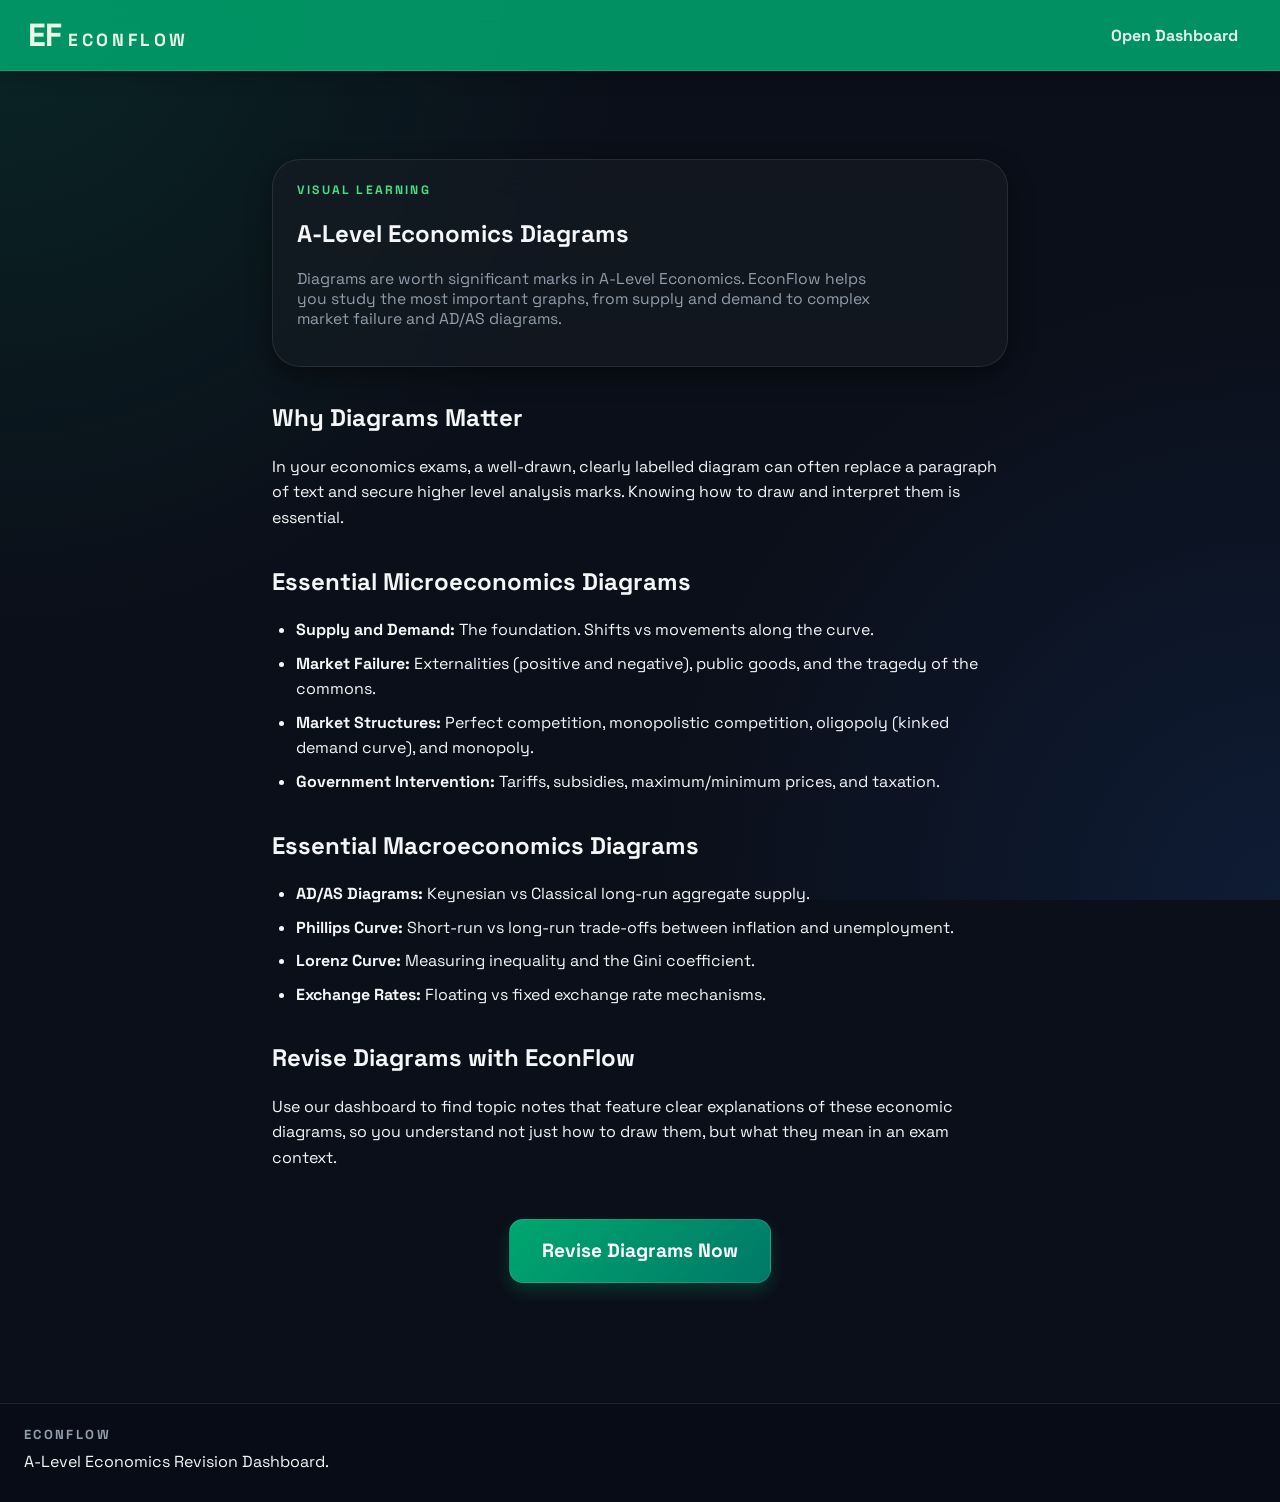
==== site/a-level-economics-diagrams.html @ 9d3b7679 "Add Google verification file and publish SEO pages" ====
<!doctype html>
<html lang="en">
<head>
  <meta charset="utf-8" />
  <meta name="viewport" content="width=device-width, initial-scale=1" />
  <title>A-Level Economics Diagrams | EconFlow</title>
  <meta name="description" content="Master A-Level Economics diagrams. Revise supply and demand, AD/AS, market failure, and structural diagrams for your exams." />
  <meta name="keywords" content="A Level Economics diagrams, supply and demand diagrams, market failure diagrams, AD/AS diagrams, economics diagrams revision" />
  <meta name="robots" content="index,follow" />
  <meta property="og:title" content="A-Level Economics Diagrams | EconFlow" />
  <meta property="og:description" content="Master A-Level Economics diagrams. Revise supply and demand, AD/AS, market failure, and structural diagrams for your exams." />
  <meta property="og:type" content="article" />
  <meta property="og:site_name" content="EconFlow" />
  <meta name="twitter:card" content="summary" />
  <meta name="twitter:title" content="A-Level Economics Diagrams | EconFlow" />
  <meta name="twitter:description" content="Master A-Level Economics diagrams. Revise supply and demand, AD/AS, market failure, and structural diagrams for your exams." />
  <link rel="canonical" href="./a-level-economics-diagrams.html" />
  <link rel="icon" href="data:image/svg+xml,%3Csvg xmlns='http://www.w3.org/2000/svg' viewBox='0 0 64 64'%3E%3Crect width='64' height='64' rx='14' fill='%2314213d'/%3E%3Cpath d='M17 18h30v6H17zm0 11h30v6H17zm0 11h20v6H17z' fill='%23fca311'/%3E%3C/svg%3E" />
  <link rel="preconnect" href="https://fonts.googleapis.com">
  <link rel="preconnect" href="https://fonts.gstatic.com" crossorigin>
  <link href="https://fonts.googleapis.com/css2?family=Space+Grotesk:wght@400;500;700&family=Source+Serif+4:opsz,wght@8..60,500;8..60,700&display=swap" rel="stylesheet">
  <link rel="stylesheet" href="./styles.css?v=4" />
  <style>
    .seo-page .main { grid-column: 1 / -1; max-width: 800px; margin: 0 auto; padding: 4rem 2rem; }
    .seo-content { margin-top: 2rem; line-height: 1.6; }
    .seo-content h2 { margin-top: 2rem; margin-bottom: 1rem; }
    .seo-content p { margin-bottom: 1rem; }
    .seo-content ul { padding-left: 1.5rem; margin-bottom: 1rem; }
    .seo-content li { margin-bottom: 0.5rem; }
    .cta-container { margin-top: 3rem; text-align: center; }
  </style>
  <script type="application/ld+json">
  {
    "@context": "https://schema.org",
    "@type": "WebPage",
    "name": "A-Level Economics Diagrams",
    "description": "Essential guide to mastering A-Level Economics diagrams."
  }
  </script>
</head>
<body class="seo-page">
  <header class="app-header">
    <div class="app-header-inner">
      <a class="app-brand" href="./index.html">
        <span class="app-brand-mark">EF</span>
        <span class="app-brand-word">ECONFLOW</span>
      </a>
      <nav class="app-nav" aria-label="Primary">
        <a class="app-nav-link" href="./index.html">Open Dashboard</a>
      </nav>
    </div>
  </header>

  <div class="page-shell">
    <main class="main">
      <section class="hero">
        <div>
          <p class="eyebrow">Visual Learning</p>
          <h1>A-Level Economics Diagrams</h1>
          <p class="hero-copy ai-overview-target">
            Diagrams are worth significant marks in A-Level Economics. EconFlow helps you study the most important graphs, from supply and demand to complex market failure and AD/AS diagrams.
          </p>
        </div>
      </section>

      <div class="seo-content">
        <h2>Why Diagrams Matter</h2>
        <p>In your economics exams, a well-drawn, clearly labelled diagram can often replace a paragraph of text and secure higher level analysis marks. Knowing how to draw and interpret them is essential.</p>
        
        <h2>Essential Microeconomics Diagrams</h2>
        <ul>
          <li><strong>Supply and Demand:</strong> The foundation. Shifts vs movements along the curve.</li>
          <li><strong>Market Failure:</strong> Externalities (positive and negative), public goods, and the tragedy of the commons.</li>
          <li><strong>Market Structures:</strong> Perfect competition, monopolistic competition, oligopoly (kinked demand curve), and monopoly.</li>
          <li><strong>Government Intervention:</strong> Tariffs, subsidies, maximum/minimum prices, and taxation.</li>
        </ul>

        <h2>Essential Macroeconomics Diagrams</h2>
        <ul>
          <li><strong>AD/AS Diagrams:</strong> Keynesian vs Classical long-run aggregate supply.</li>
          <li><strong>Phillips Curve:</strong> Short-run vs long-run trade-offs between inflation and unemployment.</li>
          <li><strong>Lorenz Curve:</strong> Measuring inequality and the Gini coefficient.</li>
          <li><strong>Exchange Rates:</strong> Floating vs fixed exchange rate mechanisms.</li>
        </ul>

        <h2>Revise Diagrams with EconFlow</h2>
        <p>Use our dashboard to find topic notes that feature clear explanations of these economic diagrams, so you understand not just how to draw them, but what they mean in an exam context.</p>

        <div class="cta-container">
          <a class="button" href="./index.html" style="font-size: 1.2rem; padding: 1rem 2rem;">Revise Diagrams Now</a>
        </div>
      </div>
    </main>
  </div>

  <footer class="site-footer">
    <div class="site-footer-inner">
      <p class="site-footer-title">EconFlow</p>
      <p class="site-footer-copy">A-Level Economics Revision Dashboard.</p>
    </div>
  </footer>
</body>
</html>
---- site/styles.css ----
:root {
  --bg: #0b0f19;
  --surface: rgba(22, 28, 36, 0.65);
  --surface-alt: rgba(33, 43, 54, 0.65);
  --surface-muted: rgba(145, 158, 171, 0.12);
  --ink: #f4f6f8;
  --ink-soft: #919eab;
  --muted: #637381;
  --line: rgba(145, 158, 171, 0.16);
  --line-strong: rgba(145, 158, 171, 0.32);
  --brand: #00a76f;
  --brand-deep: #007867;
  --brand-soft: rgba(0, 167, 111, 0.16);
  --blue: #2065d1;
  --shadow: 0 8px 24px rgba(0, 0, 0, 0.4);
  --glow: 0 0 20px rgba(0, 167, 111, 0.3);
}

* {
  box-sizing: border-box;
}

html {
  scroll-behavior: smooth;
}

body {
  margin: 0;
  min-height: 100vh;
  color: var(--ink);
  font-family: "Space Grotesk", sans-serif;
  background:
    radial-gradient(circle at top left, rgba(0, 167, 111, 0.15), transparent 40%),
    radial-gradient(circle at bottom right, rgba(32, 101, 209, 0.15), transparent 40%),
    var(--bg);
  background-attachment: fixed;
}

a {
  color: inherit;
}

.app-header {
  position: sticky;
  top: 0;
  z-index: 40;
  background: rgba(0, 167, 111, 0.85);
  box-shadow: 0 4px 20px rgba(0, 0, 0, 0.2);
  backdrop-filter: blur(12px);
  -webkit-backdrop-filter: blur(12px);
  border-bottom: 1px solid rgba(255, 255, 255, 0.1);
}

.app-header-inner {
  max-width: 1360px;
  margin: 0 auto;
  min-height: 70px;
  padding: 0 28px;
  display: flex;
  align-items: center;
  justify-content: space-between;
  gap: 20px;
}

.app-brand {
  display: inline-flex;
  align-items: baseline;
  gap: 8px;
  color: #eaf8e9;
  text-decoration: none;
  font-weight: 700;
  letter-spacing: 0.22em;
}

.app-brand-mark {
  font-size: 2rem;
  line-height: 1;
  letter-spacing: -0.04em;
  text-transform: none;
}

.app-brand-word {
  font-size: 1.1rem;
}

.app-nav,
.app-actions {
  display: flex;
  align-items: center;
  gap: 12px;
}

.app-nav-link {
  color: rgba(255, 255, 255, 0.88);
  text-decoration: none;
  font-weight: 700;
  padding: 10px 14px;
  border-radius: 999px;
}

.app-nav-link.is-active,
.app-nav-link:hover {
  background: rgba(255, 255, 255, 0.08);
}

.app-icon {
  width: 36px;
  height: 36px;
  display: inline-grid;
  place-items: center;
  border-radius: 999px;
  border: 1px solid rgba(255, 255, 255, 0.18);
  color: #fff;
  font-weight: 700;
}

.page-shell {
  max-width: 1360px;
  margin: 24px auto 56px;
  padding: 0 32px;
  display: grid;
  grid-template-columns: 340px minmax(0, 1fr);
  gap: 32px;
  align-items: start;
}

.page-shell.is-module-view {
  max-width: 1540px;
  grid-template-columns: 1fr;
}

.page-shell.is-module-view .sidebar {
  display: none;
}

.sidebar,
.hero,
.results-header,
.planner-card,
.study-panel,
.module-card,
.stat-card {
  background: var(--surface);
  border: 1px solid var(--line);
  box-shadow: var(--shadow);
  backdrop-filter: blur(20px);
  -webkit-backdrop-filter: blur(20px);
  transition: transform 300ms cubic-bezier(0.4, 0, 0.2, 1), box-shadow 300ms cubic-bezier(0.4, 0, 0.2, 1);
}

.sidebar {
  position: sticky;
  top: 94px;
  display: grid;
  gap: 18px;
  padding: 22px;
  border-radius: 24px;
  max-height: calc(100vh - 112px);
  overflow: auto;
  scrollbar-gutter: stable;
  overscroll-behavior: contain;
}

.sidebar::-webkit-scrollbar {
  width: 10px;
}

.sidebar::-webkit-scrollbar-thumb {
  background: rgba(85, 96, 112, 0.24);
  border-radius: 999px;
  border: 2px solid rgba(255, 255, 255, 0.7);
}

.sidebar::-webkit-scrollbar-track {
  background: transparent;
}

.brand h1,
.hero h2,
.module-title,
.topic-name,
.planner-card h3,
.results-header h3,
.study-head h3,
.today-head h3,
.spec-map-card h4,
.quiz-topbar h3,
.flashcard-card h4,
.quiz-question h4 {
  font-family: "Source Serif 4", serif;
}

.brand h1 {
  margin: 0 0 8px;
  font-size: 2.2rem;
  line-height: 1;
}

.lede,
.hero-copy,
.result-meta,
.module-subtitle,
.topic-section,
.mini-card span,
.revision-card span,
.spec-map-card ul,
.study-meta,
.option-card span,
.feedback-badge,
.quiz-hint,
.inline-segment {
  color: var(--ink-soft);
}

.eyebrow {
  margin: 0 0 10px;
  font-size: 0.76rem;
  font-weight: 700;
  letter-spacing: 0.18em;
  text-transform: uppercase;
  color: #4ade80;
}

.breadcrumb-nav {
  display: flex;
  align-items: center;
  flex-wrap: wrap;
  gap: 4px;
}

.breadcrumb-link {
  color: #4ade80;
  text-decoration: none;
  cursor: pointer;
  transition: opacity 200ms ease;
}

.breadcrumb-link:hover {
  opacity: 0.7;
  text-decoration: underline;
}

.breadcrumb-separator {
  color: var(--ink-soft);
  margin: 0 4px;
}

.search-panel,
.stats-grid,
.tracking-actions,
.study-panel,
.study-sidebar,
.module-list,
.module-sections,
.card-list,
.topic-list {
  display: grid;
  gap: 14px;
}

.field {
  display: grid;
  gap: 7px;
  font-size: 0.95rem;
}

.field span {
  font-weight: 700;
}

.field input,
.field select,
.quiz-select,
.quiz-textarea,
.inline-input,
.paper-mark-row input,
.study-notes {
  width: 100%;
  border: 1px solid var(--line-strong);
  border-radius: 14px;
  background: rgba(0, 0, 0, 0.2);
  color: var(--ink);
  font: inherit;
  padding: 12px 14px;
  transition: all 200ms ease;
}

.field input:focus,
.field select:focus,
.quiz-select:focus,
.quiz-textarea:focus,
.inline-input:focus,
.paper-mark-row input:focus,
.study-notes:focus {
  outline: none;
  border-color: var(--brand);
  box-shadow: 0 0 0 3px var(--brand-soft);
  background: rgba(0, 0, 0, 0.4);
}

.tracking-panel {
  padding: 18px;
  border-radius: 20px;
  border: 1px solid var(--line);
  background: var(--surface-alt);
}

.tracking-panel h3,
.planner-card h3,
.results-header h3,
.study-head h3,
.today-head h3,
.quiz-topbar h3,
.flashcard-card h4,
.quiz-question h4 {
  margin: 0 0 8px;
}

.tracking-actions .button,
.import-button {
  width: 100%;
}

.auth-form,
.auth-session {
  display: grid;
  gap: 12px;
}

.auth-form .tracking-actions,
.auth-session .tracking-actions {
  grid-template-columns: repeat(2, minmax(0, 1fr));
}

.auth-session .tracking-actions .button:last-child {
  grid-column: 1 / -1;
}

.stats-grid {
  grid-template-columns: repeat(2, minmax(0, 1fr));
  gap: 12px;
}

.stat-card {
  padding: 14px;
  border-radius: 18px;
}

.stat-label {
  margin: 0 0 8px;
  color: var(--muted);
  font-size: 0.82rem;
}

.stat-value {
  margin: 0;
  font-size: 1.45rem;
  font-weight: 700;
  line-height: 1.08;
}

.main {
  min-width: 0;
}

.hero {
  padding: 22px 24px;
  border-radius: 28px;
  display: flex;
  align-items: center;
  justify-content: space-between;
  gap: 20px;
}

.hero h2 {
  margin: 0 0 12px;
  max-width: 12ch;
  font-size: clamp(1.85rem, 3.5vw, 3rem);
  line-height: 1.02;
}

.hero-copy {
  max-width: 58ch;
  font-size: 0.98rem;
}

.hero-actions,
.module-links,
.module-stats,
.module-quick-actions,
.chip-list,
.topic-metrics,
.topic-actions,
.study-resource-bar,
.flashcard-actions,
.study-sidebar-meta,
.paper-mark-row,
.quiz-topbar,
.quiz-actions,
.quiz-scoreboard {
  display: flex;
  flex-wrap: wrap;
  gap: 10px;
  align-items: stretch;
}

.topic-actions>*,
.hero-actions>* {
  flex: 1 1 auto;
  text-align: center;
}

.button {
  display: inline-flex;
  align-items: center;
  justify-content: center;
  min-height: 48px;
  padding: 0 24px;
  border: 1px solid rgba(255, 255, 255, 0.1);
  border-radius: 14px;
  background: linear-gradient(135deg, var(--brand) 0%, var(--brand-deep) 100%);
  color: #ffffff;
  text-decoration: none;
  font: inherit;
  font-weight: 700;
  cursor: pointer;
  transition: all 250ms cubic-bezier(0.4, 0, 0.2, 1);
  box-shadow: 0 8px 16px rgba(0, 167, 111, 0.24);
}

.button:hover {
  transform: translateY(-2px);
  box-shadow: 0 12px 24px rgba(0, 167, 111, 0.4), var(--glow);
}

.button-ghost {
  background: var(--surface);
  color: #4ade80;
  border: 1px solid var(--line-strong);
}

.button-ghost:hover {
  background: var(--brand-soft);
  box-shadow: none;
}

.danger-button {
  color: #b42318;
}

.results-header {
  margin-top: 18px;
  padding: 18px 22px;
  border-radius: 22px;
  display: flex;
  align-items: center;
  justify-content: space-between;
  gap: 18px;
}

.planner-grid {
  margin-top: 18px;
  display: grid;
  grid-template-columns: repeat(2, minmax(0, 1fr));
  gap: 18px;
}

.planner-card {
  padding: 22px;
  border-radius: 24px;
}

.planner-grid-tight .planner-card {
  min-height: 240px;
}

.today-card,
.progress-header {
  margin-top: 18px;
}

.today-head,
.study-head {
  display: flex;
  align-items: flex-start;
  justify-content: space-between;
  gap: 16px;
}

.page-shell.is-module-view .study-head {
  display: grid;
  grid-template-columns: minmax(220px, 300px) minmax(0, 1fr);
  gap: 22px;
  align-items: start;
}

.module-view {
  margin-top: 18px;
  display: grid;
  gap: 18px;
}

.module-view-hero {
  padding: 28px;
  border-radius: 28px;
  border: 1px solid var(--line);
  background:
    radial-gradient(circle at top right, rgba(0, 167, 111, 0.12), transparent 38%),
    var(--surface);
  box-shadow: var(--shadow);
}

.module-view-grid {
  display: grid;
  grid-template-columns: minmax(0, 1.7fr) minmax(300px, 0.92fr);
  gap: 18px;
  align-items: start;
}

.module-view-main,
.module-view-resources {
  display: grid;
  gap: 18px;
}

.study-layout {
  margin-top: 16px;
  display: grid;
  grid-template-columns: minmax(0, 1.3fr) minmax(420px, 1fr);
  gap: 24px;
  align-items: start;
}

.page-shell.is-module-view .study-layout {
  grid-template-columns: 1fr;
  gap: 18px;
}

.study-panel {
  padding: 22px;
  border-radius: 24px;
}

.study-sidebar {
  align-self: start;
}

.page-shell.is-module-view .study-panel {
  padding: 28px;
}

.page-shell.is-module-view .study-content {
  min-height: 560px;
  padding: 24px;
}

.page-shell.is-module-view .study-sidebar {
  display: grid;
  grid-template-columns: repeat(2, minmax(0, 1fr));
  gap: 18px;
}

.page-shell.is-module-view #paperTrackerCard {
  grid-column: 1 / -1;
}

.study-action-board {
  display: grid;
  gap: 14px;
  width: 100%;
}

.study-action-group {
  display: grid;
  gap: 8px;
}

.study-action-group-title {
  margin: 0;
  font-size: 0.76rem;
  letter-spacing: 0.16em;
  text-transform: uppercase;
  color: var(--ink-soft);
}

.study-action-grid {
  display: grid;
  grid-template-columns: repeat(2, minmax(0, 1fr));
  gap: 10px;
}

.page-shell.is-module-view .study-action-grid {
  grid-template-columns: repeat(3, minmax(0, 1fr));
}

.study-action-chip {
  min-height: 52px;
  justify-content: flex-start;
  text-align: left;
  padding: 12px 16px;
  border-radius: 18px;
  line-height: 1.25;
  white-space: normal;
}

.study-action-chip.is-current {
  background: linear-gradient(135deg, rgba(0, 167, 111, 0.16) 0%, rgba(0, 167, 111, 0.06) 100%);
  border-color: rgba(74, 222, 128, 0.32);
  box-shadow: inset 0 0 0 1px rgba(74, 222, 128, 0.08);
}

.study-action-chip.is-practice {
  border-color: rgba(0, 167, 111, 0.26);
}

.study-action-chip.is-tool {
  color: var(--ink-soft);
}

.study-content {
  min-height: 440px;
  padding: 18px;
  border-radius: 20px;
  background: var(--surface-alt);
  border: 1px solid var(--line);
}

.study-view,
.study-video {
  display: grid;
  gap: 18px;
}

.study-html {
  line-height: 1.7;
}

.study-html> :first-child {
  margin-top: 0;
}

.study-html> :last-child {
  margin-bottom: 0;
}

.study-video video {
  width: 100%;
  max-height: 68vh;
  border-radius: 18px;
  background: #000;
}

.study-video-player {
  display: grid;
}

.video-command-bar {
  display: grid;
  gap: 12px;
  padding: 14px 16px;
  border: 1px solid var(--line);
  border-radius: 18px;
  background: var(--surface-alt);
  outline: none;
}

.video-command-bar:focus-visible {
  border-color: var(--brand);
  box-shadow: 0 0 0 3px var(--brand-soft);
}

.video-command-group {
  display: flex;
  flex-wrap: wrap;
  gap: 10px;
}

.video-command-group-shortcuts {
  align-items: center;
  gap: 14px;
}

.video-shortcut {
  display: inline-flex;
  align-items: center;
  gap: 8px;
  color: var(--ink-soft);
  font-size: 0.92rem;
}

.shortcut-key {
  display: inline-flex;
  align-items: center;
  justify-content: center;
  min-width: 2.25rem;
  padding: 4px 8px;
  border-radius: 999px;
  border: 1px solid var(--line-strong);
  background: var(--surface);
  color: var(--ink);
  font: inherit;
  font-weight: 700;
  line-height: 1;
}

.study-notes {
  resize: vertical;
  min-height: 400px;
}

.spec-map-card,
.paper-question,
.revision-card,
.quiz-question,
.flashcard-card,
.option-card,
.empty-state {
  border: 1px solid var(--line);
  background: var(--surface-alt);
}

.spec-map-card,
.paper-question,
.revision-card,
.quiz-question {
  padding: 16px;
  border-radius: 18px;
}

.spec-map-card h4 {
  font-size: 1.25rem;
}

.spec-map-card ul {
  margin: 0;
  padding-left: 18px;
}

.module-list {
  margin-top: 16px;
}

.module-card {
  padding: 20px;
  border-radius: 24px;
  display: grid;
  gap: 18px;
}

.progress-bar {
  margin-top: 18px;
  height: 9px;
  border-radius: 999px;
  background: #e9efe4;
  overflow: hidden;
}

.progress-fill {
  height: 100%;
  width: 0;
  border-radius: 999px;
  background: linear-gradient(90deg, var(--brand) 0%, #8ed153 100%);
  transition: width 220ms ease;
}

.module-head,
.topic-card summary,
.mini-card {
  display: flex;
  justify-content: space-between;
  gap: 16px;
}

.module-year {
  margin: 0 0 6px;
  color: #4ade80;
  font-weight: 700;
}

.module-title {
  margin: 0;
  font-size: 1.9rem;
}

.module-subtitle {
  margin: 6px 0 0;
}

.pill,
.metric,
.mini-card,
.topic-actions a {
  display: inline-flex;
  align-items: center;
  gap: 8px;
  min-height: 40px;
  padding: 0 14px;
  border-radius: 999px;
  border: 1px solid var(--line-strong);
  background: var(--surface);
  color: var(--ink);
  text-decoration: none;
}

.pill,
.pill-button {
  cursor: pointer;
}

.metric {
  color: var(--ink-soft);
  font-size: 0.9rem;
}

.module-details summary {
  cursor: pointer;
  font-weight: 700;
}

.module-sections h5 {
  margin: 0 0 12px;
  font-size: 1rem;
}

.module-details {
  margin-top: 22px;
  padding-top: 20px;
  border-top: 1px solid var(--line);
}

.module-details-head {
  display: flex;
  align-items: flex-start;
  justify-content: space-between;
  gap: 16px;
  margin-bottom: 18px;
  cursor: pointer;
  list-style: none;
}

.module-details-head::-webkit-details-marker {
  display: none;
}

.module-details-head::after {
  content: "▼";
  font-size: 0.9em;
  color: var(--brand);
  transition: transform 0.2s ease;
  align-self: center;
  margin-left: 8px;
}

details[open] > .module-details-head::after {
  transform: rotate(180deg);
}

.module-details-title {
  margin: 0;
  font-size: 1.15rem;
}

.module-quick-actions {
  display: flex;
  flex-wrap: wrap;
  gap: 10px;
}

.module-details-layout {
  display: grid;
  grid-template-columns: minmax(0, 1.8fr) minmax(270px, 0.82fr);
  gap: 16px;
  align-items: start;
}

.module-primary-panel,
.module-secondary-panel {
  display: grid;
  gap: 16px;
}

.resource-cluster {
  border: 1px solid var(--line);
  border-radius: 20px;
  background: var(--surface-alt);
  overflow: hidden;
}

.resource-cluster-head {
  display: flex;
  align-items: center;
  justify-content: space-between;
  gap: 12px;
  margin: 0;
  padding: 16px 18px;
  cursor: pointer;
  list-style: none;
}

.resource-cluster-head::-webkit-details-marker {
  display: none;
}

.resource-cluster .card-list {
  padding: 0 18px 18px;
}

.resource-cluster-head h6 {
  margin: 0;
  font-size: 1rem;
}

.resource-cluster-meta {
  color: var(--muted);
  font-size: 0.92rem;
}

.section-grid {
  display: grid;
  grid-template-columns: repeat(2, minmax(0, 1fr));
  gap: 16px;
}

.study-order-banner {
  margin-bottom: 16px;
  padding: 18px 20px;
  border: 1px solid rgba(74, 222, 128, 0.22);
  border-radius: 22px;
  background: linear-gradient(135deg, rgba(0, 167, 111, 0.12) 0%, rgba(32, 101, 209, 0.08) 100%);
  box-shadow: 0 14px 28px rgba(17, 24, 39, 0.08);
}

.study-order-banner h4 {
  margin: 0 0 8px;
  font-size: 1.2rem;
  font-family: "Source Serif 4", serif;
}

.study-order-banner p:last-child {
  margin: 0;
  color: var(--ink-soft);
  line-height: 1.6;
}

.section-card {
  border: 1px solid var(--line);
  border-radius: 22px;
  background: var(--surface);
  overflow: hidden;
  box-shadow: 0 14px 28px rgba(16, 33, 43, 0.05);
  position: relative;
}

.section-card::before {
  content: "";
  position: absolute;
  inset: 0 auto 0 0;
  width: 5px;
  background: linear-gradient(180deg, var(--brand) 0%, rgba(70, 121, 184, 0.75) 100%);
}

.section-card-head {
  display: flex;
  align-items: flex-start;
  justify-content: space-between;
  gap: 16px;
  padding: 18px 18px 16px;
  cursor: pointer;
  list-style: none;
}

.section-card-head::-webkit-details-marker {
  display: none;
}

.section-card-head::after {
  content: "▼";
  font-size: 0.85em;
  color: var(--muted);
  transition: transform 0.2s ease;
  align-self: center;
  margin-left: 8px;
}

details[open] > .section-card-head::after {
  transform: rotate(180deg);
}

.section-card-title {
  margin: 0;
  font-size: 1.45rem;
  line-height: 1.15;
}

.section-card-head .metric {
  width: fit-content;
  background: var(--brand-soft);
  border-color: rgba(31, 138, 112, 0.18);
  color: #4ade80;
}

.section-card-main {
  display: grid;
  gap: 10px;
}

.section-card-summary-meta {
  padding-top: 4px;
  color: var(--ink-soft);
  font-size: 0.96rem;
  font-weight: 700;
  white-space: nowrap;
}

.section-card-body {
  padding: 0 18px 18px;
}

.section-order-hint {
  margin-bottom: 14px;
  padding: 12px 14px;
  border-radius: 16px;
  border: 1px solid var(--line);
  background: rgba(255, 255, 255, 0.03);
  color: var(--ink-soft);
  line-height: 1.5;
}

.section-topic-list {
  display: grid;
  gap: 12px;
}

.section-topic-row {
  display: grid;
  gap: 12px;
  padding: 14px 16px;
  border: 1px solid var(--line);
  border-radius: 18px;
  background: var(--surface-alt);
  box-shadow: 0 10px 24px rgba(17, 24, 39, 0.04);
}

.section-topic-row.is-complete {
  border-color: rgba(31, 138, 112, 0.26);
  background: var(--surface-alt);
}

.section-topic-main {
  display: grid;
  grid-template-columns: auto minmax(0, 1fr);
  gap: 12px;
  align-items: start;
}

.section-topic-text {
  display: grid;
  gap: 6px;
}

.section-topic-order {
  display: flex;
  flex-wrap: wrap;
  gap: 8px;
}

.section-topic-label {
  font-weight: 700;
  font-size: 1rem;
}

.section-topic-meta {
  color: var(--ink-soft);
  font-size: 0.92rem;
  line-height: 1.5;
}

.topic-order-pill,
.topic-guidance-pill,
.topic-spec-pill {
  display: inline-flex;
  align-items: center;
  min-height: 28px;
  padding: 0 10px;
  border-radius: 999px;
  font-size: 0.78rem;
  font-weight: 700;
  letter-spacing: 0.02em;
}

.topic-order-pill {
  border: 1px solid rgba(74, 222, 128, 0.2);
  background: rgba(74, 222, 128, 0.08);
  color: #86efac;
}

.topic-spec-pill {
  border: 1px solid rgba(96, 165, 250, 0.22);
  background: rgba(37, 99, 235, 0.12);
  color: #bfdbfe;
}

.topic-spec-pill.is-supplemental {
  border-color: rgba(248, 113, 113, 0.22);
  background: rgba(127, 29, 29, 0.18);
  color: #fecaca;
}

.topic-guidance-pill {
  border: 1px solid rgba(255, 255, 255, 0.12);
  background: rgba(255, 255, 255, 0.06);
  color: var(--ink);
}

.topic-guidance-pill.is-next {
  border-color: rgba(74, 222, 128, 0.28);
  background: rgba(0, 167, 111, 0.16);
  color: #d1fae5;
}

.topic-guidance-pill.is-done {
  border-color: rgba(0, 167, 111, 0.2);
  background: rgba(0, 167, 111, 0.1);
  color: #86efac;
}

.topic-checkmark {
  width: 28px;
  height: 28px;
  display: inline-flex;
  align-items: center;
  justify-content: center;
  border-radius: 999px;
  border: 1px solid var(--line-strong);
  background: var(--surface-alt);
  color: transparent;
  font-weight: 800;
  flex: 0 0 auto;
  cursor: pointer;
  transition: transform 160ms ease, border-color 160ms ease, background 160ms ease, box-shadow 160ms ease;
}

.topic-checkmark:hover {
  transform: translateY(-1px);
  box-shadow: 0 10px 18px rgba(17, 24, 39, 0.12);
}

.topic-checkmark:focus-visible {
  outline: 2px solid rgba(111, 221, 136, 0.42);
  outline-offset: 3px;
}

.topic-checkmark.is-progress {
  color: var(--blue);
  background: rgba(70, 121, 184, 0.08);
  border-color: rgba(70, 121, 184, 0.18);
}

.topic-checkmark.is-complete {
  color: #ffffff;
  background: var(--brand);
  border-color: var(--brand);
}

.section-topic-actions {
  display: flex;
  flex-wrap: wrap;
  gap: 10px;
}

.mini-card {
  padding: 14px 16px;
  border-radius: 18px;
}

.mini-card strong,
.revision-card strong {
  display: block;
}

.topic-card {
  border: 1px solid var(--line);
  border-radius: 22px;
  background: var(--surface-alt);
  overflow: hidden;
}

.topic-card summary {
  align-items: center;
  cursor: pointer;
  list-style: none;
  padding: 18px;
}

.topic-card summary::-webkit-details-marker {
  display: none;
}

.topic-name {
  margin: 4px 0 0;
  font-size: 1.35rem;
}

.topic-metrics {
  justify-content: flex-end;
}

.topic-body {
  padding: 0 18px 18px;
  display: grid;
  gap: 14px;
}

.topic-checks {
  display: flex;
  flex-wrap: wrap;
  gap: 10px;
}

.check-chip {
  display: inline-flex;
  align-items: center;
  gap: 8px;
  padding: 10px 13px;
  border-radius: 999px;
  border: 1px solid var(--line-strong);
  background: var(--surface-alt);
}

.check-chip input {
  accent-color: var(--brand);
}

.check-chip.is-disabled {
  opacity: 0.5;
}

.revision-card {
  display: grid;
  gap: 10px;
}

.revision-card-compact {
  padding: 12px 14px;
  border-radius: 16px;
  background: var(--surface-alt);
}

.dashboard-details {
  margin-top: 18px;
}

.dashboard-details[open] {
  margin-top: 22px;
}

.dashboard-details summary {
  list-style: none;
  cursor: pointer;
  padding: 18px 22px;
  border-radius: 22px;
  border: 1px solid var(--line);
  background: var(--surface);
  box-shadow: var(--shadow);
  font-weight: 700;
}

.dashboard-details summary::-webkit-details-marker {
  display: none;
}

.dashboard-details[open] summary {
  border-bottom-left-radius: 16px;
  border-bottom-right-radius: 16px;
}

.dashboard-details> :not(summary) {
  margin-top: 18px;
}

.quiz-dialog {
  width: min(920px, calc(100vw - 24px));
  max-width: 920px;
  border: 0;
  padding: 0;
  border-radius: 28px;
  background: transparent;
}

.quiz-dialog::backdrop {
  background: rgba(17, 24, 39, 0.42);
  backdrop-filter: blur(5px);
}

.quiz-shell {
  padding: 24px;
  border-radius: 28px;
  background: var(--surface);
  border: 1px solid var(--line);
  box-shadow: 0 30px 80px rgba(17, 24, 39, 0.14);
  color: var(--ink);
}

.quiz-scoreboard,
.quiz-actions {
  margin-top: 16px;
  justify-content: space-between;
  align-items: center;
}

.quiz-topbar {
  justify-content: space-between;
  align-items: flex-start;
}

.quiz-shell .result-meta,
.quiz-shell .metric,
.quiz-shell .feedback-badge,
.quiz-shell .inline-segment,
.quiz-shell .quiz-hint,
.quiz-shell .quiz-option-explanation {
  color: var(--ink-soft);
}

.quiz-shell h3,
.quiz-shell h4,
.quiz-shell p,
.quiz-shell li,
.quiz-shell label,
.quiz-shell strong {
  color: inherit;
}

.quiz-prompt [style],
.quiz-option-explanation [style],
.quiz-hint [style] {
  color: inherit !important;
}

.quiz-question-mount,
.flashcard-mount {
  margin-top: 18px;
}

.flashcard-card {
  min-height: 320px;
  padding: 24px;
  border-radius: 24px;
}

.flashcard-answer {
  padding: 16px;
  border-radius: 18px;
  background: var(--brand-soft);
  border: 1px solid rgba(0, 167, 111, 0.4);
}

.quiz-study-view {
  gap: 16px;
}

.quiz-study-summary,
.quiz-study-card {
  padding: 18px;
  border: 1px solid var(--line);
  border-radius: 20px;
  background: var(--surface-alt);
}

.quiz-study-card-head {
  display: flex;
  align-items: flex-start;
  justify-content: space-between;
  gap: 12px;
  margin-bottom: 14px;
}

.quiz-study-card img {
  max-width: 100%;
  border-radius: 14px;
  margin-bottom: 12px;
}

.quiz-study-options {
  display: grid;
  gap: 12px;
  margin: 0;
  padding-left: 22px;
}

.quiz-study-option {
  padding: 12px 14px;
  border: 1px solid var(--line);
  border-radius: 16px;
  background: var(--surface-alt);
}

.quiz-study-option.is-correct {
  border-color: rgba(0, 167, 111, 0.4);
  background: rgba(0, 167, 111, 0.16);
}

.quiz-study-explanation {
  margin-top: 8px;
  color: var(--ink-soft);
  line-height: 1.6;
}

.quiz-question-head {
  display: flex;
  align-items: flex-start;
  justify-content: space-between;
  gap: 14px;
  margin-bottom: 14px;
}

.quiz-prompt {
  display: grid;
  gap: 14px;
  color: var(--ink);
  line-height: 1.7;
}

.quiz-prompt p,
.quiz-prompt ul,
.quiz-prompt ol {
  margin: 0;
}

.quiz-prompt img,
.quiz-hint img,
.quiz-study-explanation img,
.study-html img {
  width: 100%;
  max-width: 100%;
  height: auto;
  display: block;
  margin-top: 12px;
  border-radius: 18px;
  border: 1px solid var(--line);
}

.quiz-media,
.quiz-option-image,
.quiz-explanation-image {
  width: 100%;
  height: auto;
  display: block;
  border-radius: 18px;
  border: 1px solid var(--line);
  background: rgba(255, 255, 255, 0.04);
}

.quiz-media {
  margin-top: 16px;
}

.quiz-option-image,
.quiz-explanation-image {
  margin-top: 10px;
}

.option-copy {
  display: grid;
  gap: 8px;
}

.quiz-option-explanation {
  display: grid;
  gap: 8px;
  line-height: 1.6;
}

.quiz-self-mark {
  display: grid;
  gap: 12px;
  padding: 14px 16px;
  border-radius: 18px;
  border: 1px solid var(--line);
  background: rgba(255, 255, 255, 0.03);
}

.quiz-self-mark-copy {
  margin: 0;
  color: var(--ink-soft);
  line-height: 1.6;
}

.quiz-self-mark-actions {
  display: flex;
  flex-wrap: wrap;
  gap: 10px;
}

.quiz-self-mark-actions .button.is-active {
  background: linear-gradient(135deg, var(--brand) 0%, var(--brand-deep) 100%);
  color: #fff;
  border-color: transparent;
}

.quiz-math {
  font-family: "IBM Plex Sans", "Segoe UI", sans-serif;
}

.flashcard-meta-row,
.quiz-inputs {
  display: grid;
  gap: 12px;
}

.option-card {
  display: grid;
  grid-template-columns: auto 1fr;
  gap: 10px;
  align-items: start;
  padding: 14px;
  border-radius: 18px;
  color: var(--ink);
}

.option-card strong {
  color: var(--ink);
}

.option-card input {
  margin-top: 4px;
}

.option-card.is-selected {
  border-color: rgba(0, 167, 111, 0.45);
  background: rgba(0, 167, 111, 0.08);
}

.option-card.is-correct {
  border-color: rgba(74, 222, 128, 0.5);
  background: rgba(22, 163, 74, 0.14);
}

.option-card.is-wrong {
  border-color: rgba(255, 86, 48, 0.45);
  background: rgba(255, 86, 48, 0.12);
}

.quiz-hint {
  border: 1px dashed var(--line-strong);
  border-radius: 16px;
  padding: 12px 14px;
  background: var(--surface-alt);
  color: var(--ink);
}

.quiz-hint summary {
  cursor: pointer;
  color: #c8f6db;
}

.feedback-badge {
  display: inline-flex;
  align-items: center;
  width: fit-content;
  padding: 8px 12px;
  border-radius: 999px;
  background: rgba(145, 158, 171, 0.16);
}

.feedback-badge.is-correct {
  background: rgba(0, 167, 111, 0.24);
  color: #4ade80;
}

.feedback-badge.is-wrong {
  background: rgba(255, 86, 48, 0.16);
  color: #b42318;
}

.empty-state {
  padding: 26px;
  border-radius: 20px;
  text-align: center;
}

.button,
.stat-card,
.revision-card,
.mini-card,
.option-card,
.topic-card,
.module-card,
.planner-card,
.hero,
.results-header {
  transition: transform 160ms ease, box-shadow 160ms ease, border-color 160ms ease;
}

.stat-card:hover,
.revision-card:hover,
.mini-card:hover,
.option-card:hover,
.module-card:hover,
.planner-card:hover {
  transform: translateY(-2px);
  box-shadow: 0 22px 44px rgba(17, 24, 39, 0.08);
}

@media (max-width: 1100px) {
  .page-shell {
    grid-template-columns: 1fr;
  }

  .sidebar {
    position: static;
    top: auto;
  }

  .study-layout {
    grid-template-columns: 1fr;
  }

  .module-view-grid,
  .page-shell.is-module-view .study-sidebar,
  .page-shell.is-module-view .study-head,
  .page-shell.is-module-view .study-action-grid {
    grid-template-columns: 1fr;
  }

  .stats-grid {
    grid-template-columns: repeat(3, minmax(0, 1fr));
  }

  .module-details-layout,
  .section-grid {
    grid-template-columns: 1fr;
  }
}

@media (max-width: 760px) {

  .app-header-inner,
  .page-shell {
    padding-left: 16px;
    padding-right: 16px;
  }

  .app-header-inner,
  .hero,
  .module-view-hero,
  .results-header,
  .module-head,
  .module-details-head,
  .section-card-head,
  .topic-card summary,
  .today-head,
  .study-head {
    flex-direction: column;
    align-items: flex-start;
  }

  .app-actions {
    display: none;
  }

  .planner-grid {
    grid-template-columns: 1fr;
  }

  .hero h2 {
    max-width: none;
  }

  .stats-grid {
    grid-template-columns: repeat(2, minmax(0, 1fr));
  }

  .quiz-shell {
    padding: 18px;
  }

  .quiz-topbar,
  .quiz-actions,
  .quiz-scoreboard,
  .quiz-question-head,
  .quiz-self-mark-actions {
    flex-direction: column;
    align-items: stretch;
  }

  .quiz-actions > .button,
  .quiz-topbar > .button {
    width: 100%;
  }

  .section-card-preview {
    max-width: none;
    justify-content: flex-start;
  }

  .section-topic-actions {
    flex-direction: column;
    align-items: stretch;
  }
}


select option {
  background: #0b0f19;
  color: #f4f6f8;
}

.site-footer {
  border-top: 1px solid var(--line);
  background: rgba(7, 12, 24, 0.94);
}

.site-footer-inner {
  width: min(1360px, calc(100% - 48px));
  margin: 0 auto;
  padding: 22px 0 30px;
}

.site-footer-title {
  margin: 0;
  font-size: 0.82rem;
  font-weight: 700;
  letter-spacing: 0.18em;
  color: var(--ink-soft);
  text-transform: uppercase;
}

.site-footer-copy {
  margin: 8px 0 0;
  color: var(--ink-muted);
}

@media (max-width: 760px) {
  .site-footer-inner {
    width: min(1360px, calc(100% - 32px));
  }
}
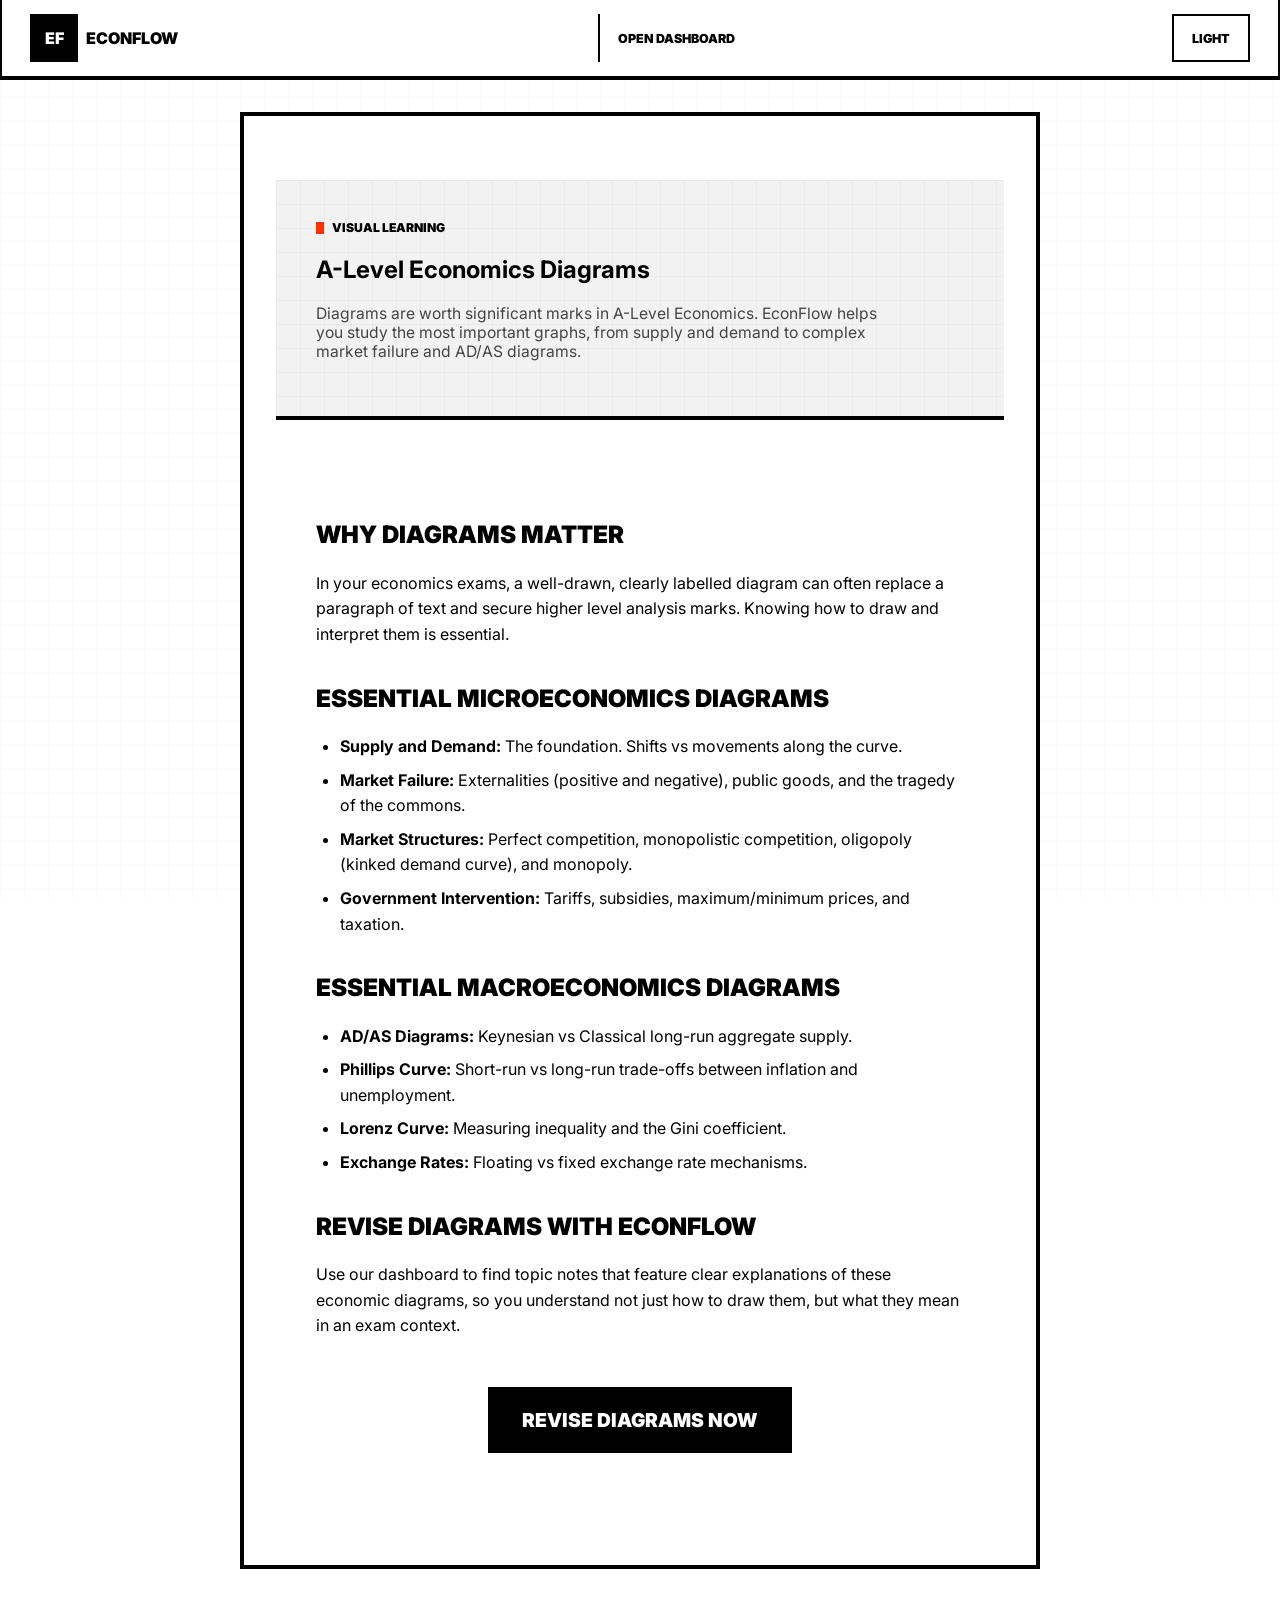
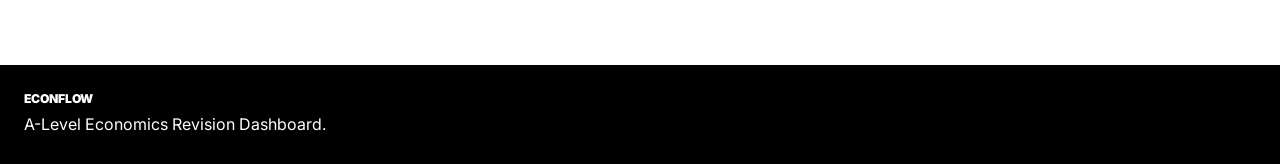
==== commit ed65521f: "Add Swiss theme system and dark mode" ====
--- a/site/a-level-economics-diagrams.html
+++ b/site/a-level-economics-diagrams.html
@@ -18,8 +18,9 @@
   <link rel="icon" href="data:image/svg+xml,%3Csvg xmlns='http://www.w3.org/2000/svg' viewBox='0 0 64 64'%3E%3Crect width='64' height='64' rx='14' fill='%2314213d'/%3E%3Cpath d='M17 18h30v6H17zm0 11h30v6H17zm0 11h20v6H17z' fill='%23fca311'/%3E%3C/svg%3E" />
   <link rel="preconnect" href="https://fonts.googleapis.com">
   <link rel="preconnect" href="https://fonts.gstatic.com" crossorigin>
-  <link href="https://fonts.googleapis.com/css2?family=Space+Grotesk:wght@400;500;700&family=Source+Serif+4:opsz,wght@8..60,500;8..60,700&display=swap" rel="stylesheet">
-  <link rel="stylesheet" href="./styles.css?v=4" />
+  <link href="https://fonts.googleapis.com/css2?family=Inter:wght@400;500;700;800;900&display=swap" rel="stylesheet">
+  <script src="./js/theme.js"></script>
+  <link rel="stylesheet" href="./styles.css?v=6" />
   <style>
     .seo-page .main { grid-column: 1 / -1; max-width: 800px; margin: 0 auto; padding: 4rem 2rem; }
     .seo-content { margin-top: 2rem; line-height: 1.6; }
@@ -48,6 +49,11 @@
       <nav class="app-nav" aria-label="Primary">
         <a class="app-nav-link" href="./index.html">Open Dashboard</a>
       </nav>
+      <div class="app-actions">
+        <button class="theme-toggle" type="button" aria-pressed="false" aria-label="Switch theme">
+          <span data-theme-label>LIGHT</span>
+        </button>
+      </div>
     </div>
   </header>
 
--- a/site/styles.css
+++ b/site/styles.css
@@ -1,19 +1,94 @@
 :root {
-  --bg: #0b0f19;
-  --surface: rgba(22, 28, 36, 0.65);
-  --surface-alt: rgba(33, 43, 54, 0.65);
-  --surface-muted: rgba(145, 158, 171, 0.12);
-  --ink: #f4f6f8;
-  --ink-soft: #919eab;
-  --muted: #637381;
-  --line: rgba(145, 158, 171, 0.16);
-  --line-strong: rgba(145, 158, 171, 0.32);
-  --brand: #00a76f;
-  --brand-deep: #007867;
-  --brand-soft: rgba(0, 167, 111, 0.16);
-  --blue: #2065d1;
-  --shadow: 0 8px 24px rgba(0, 0, 0, 0.4);
-  --glow: 0 0 20px rgba(0, 167, 111, 0.3);
+  --bg: #ffffff;
+  --foreground: #000000;
+  --muted-bg: #f2f2f2;
+  --accent: #ff3000;
+  --border: #000000;
+  --ink: var(--foreground);
+  --ink-soft: #444444;
+  --ink-muted: #666666;
+  --muted: #666666;
+  --line: var(--border);
+  --line-strong: var(--border);
+  --surface: #ffffff;
+  --surface-alt: var(--muted-bg);
+  --surface-muted: var(--muted-bg);
+  --brand: var(--accent);
+  --brand-deep: #000000;
+  --brand-soft: rgba(255, 48, 0, 0.1);
+  --blue: #000000;
+  --shadow: none;
+  --glow: none;
+  --font-sans: "Inter", "Helvetica Neue", Helvetica, Arial, sans-serif;
+  --border-width: 2px;
+  --border-width-strong: 4px;
+  --focus-ring: 2px solid var(--accent);
+  --grid-size: 24px;
+  --dot-size: 16px;
+  --pattern-grid: rgba(0, 0, 0, 0.025);
+  --pattern-grid-strong: rgba(0, 0, 0, 0.03);
+  --pattern-dot: rgba(0, 0, 0, 0.04);
+  --pattern-diagonal: rgba(0, 0, 0, 0.025);
+  --noise-opacity: 0.22;
+  --noise-layer-opacity: 0.18;
+  --motion-fast: 150ms ease-linear;
+  --motion: 200ms ease-out;
+}
+
+:root[data-theme="dark"] {
+  --bg: #000000;
+  --foreground: #ffffff;
+  --muted-bg: #111111;
+  --accent: #ff3000;
+  --border: #ffffff;
+  --ink: var(--foreground);
+  --ink-soft: #c7c7c7;
+  --ink-muted: #9a9a9a;
+  --muted: #9a9a9a;
+  --line: var(--border);
+  --line-strong: var(--border);
+  --surface: #000000;
+  --surface-alt: var(--muted-bg);
+  --surface-muted: var(--muted-bg);
+  --brand: var(--accent);
+  --brand-deep: #ffffff;
+  --brand-soft: rgba(255, 48, 0, 0.18);
+  --blue: #ffffff;
+  --pattern-grid: rgba(255, 255, 255, 0.045);
+  --pattern-grid-strong: rgba(255, 255, 255, 0.055);
+  --pattern-dot: rgba(255, 255, 255, 0.06);
+  --pattern-diagonal: rgba(255, 255, 255, 0.04);
+  --noise-opacity: 0.16;
+  --noise-layer-opacity: 0.14;
+}
+
+@media (prefers-color-scheme: dark) {
+  :root:not([data-theme]) {
+    --bg: #000000;
+    --foreground: #ffffff;
+    --muted-bg: #111111;
+    --accent: #ff3000;
+    --border: #ffffff;
+    --ink: var(--foreground);
+    --ink-soft: #c7c7c7;
+    --ink-muted: #9a9a9a;
+    --muted: #9a9a9a;
+    --line: var(--border);
+    --line-strong: var(--border);
+    --surface: #000000;
+    --surface-alt: var(--muted-bg);
+    --surface-muted: var(--muted-bg);
+    --brand: var(--accent);
+    --brand-deep: #ffffff;
+    --brand-soft: rgba(255, 48, 0, 0.18);
+    --blue: #ffffff;
+    --pattern-grid: rgba(255, 255, 255, 0.045);
+    --pattern-grid-strong: rgba(255, 255, 255, 0.055);
+    --pattern-dot: rgba(255, 255, 255, 0.06);
+    --pattern-diagonal: rgba(255, 255, 255, 0.04);
+    --noise-opacity: 0.16;
+    --noise-layer-opacity: 0.14;
+  }
 }
 
 * {
@@ -28,7 +103,7 @@
   margin: 0;
   min-height: 100vh;
   color: var(--ink);
-  font-family: "Space Grotesk", sans-serif;
+  font-family: var(--font-sans);
   background:
     radial-gradient(circle at top left, rgba(0, 167, 111, 0.15), transparent 40%),
     radial-gradient(circle at bottom right, rgba(32, 101, 209, 0.15), transparent 40%),
@@ -75,7 +150,7 @@
 .app-brand-mark {
   font-size: 2rem;
   line-height: 1;
-  letter-spacing: -0.04em;
+  letter-spacing: 0;
   text-transform: none;
 }
 
@@ -375,7 +450,7 @@
 .hero h2 {
   margin: 0 0 12px;
   max-width: 12ch;
-  font-size: clamp(1.85rem, 3.5vw, 3rem);
+  font-size: 3rem;
   line-height: 1.02;
 }
 
@@ -1736,3 +1811,869 @@
     width: min(1360px, calc(100% - 32px));
   }
 }
+
+/* Swiss International system layer */
+html {
+  background: var(--bg);
+}
+
+body {
+  color: var(--ink);
+  font-family: var(--font-sans);
+  background:
+    linear-gradient(var(--pattern-grid) 1px, transparent 1px),
+    linear-gradient(90deg, var(--pattern-grid) 1px, transparent 1px),
+    var(--bg);
+  background-size: var(--grid-size) var(--grid-size);
+  background-attachment: fixed;
+}
+
+body::before {
+  content: "";
+  position: fixed;
+  inset: 0;
+  z-index: -1;
+  pointer-events: none;
+  opacity: var(--noise-opacity);
+  background-image: url("data:image/svg+xml,%3Csvg viewBox='0 0 180 180' xmlns='http://www.w3.org/2000/svg'%3E%3Cfilter id='noise'%3E%3CfeTurbulence type='fractalNoise' baseFrequency='0.86' numOctaves='3' stitchTiles='stitch'/%3E%3C/filter%3E%3Crect width='180' height='180' filter='url(%23noise)' opacity='0.06'/%3E%3C/svg%3E");
+}
+
+.swiss-grid-pattern {
+  background-image:
+    linear-gradient(var(--pattern-grid-strong) 1px, transparent 1px),
+    linear-gradient(90deg, var(--pattern-grid-strong) 1px, transparent 1px);
+  background-size: var(--grid-size) var(--grid-size);
+}
+
+.swiss-dots {
+  background-image: radial-gradient(var(--pattern-dot) 1px, transparent 1px);
+  background-size: var(--dot-size) var(--dot-size);
+}
+
+.swiss-diagonal {
+  background-image: repeating-linear-gradient(45deg, var(--pattern-diagonal) 0 1px, transparent 1px 10px);
+}
+
+.swiss-noise {
+  position: relative;
+}
+
+.swiss-noise::before {
+  content: "";
+  position: absolute;
+  inset: 0;
+  pointer-events: none;
+  opacity: var(--noise-layer-opacity);
+  background-image: url("data:image/svg+xml,%3Csvg viewBox='0 0 180 180' xmlns='http://www.w3.org/2000/svg'%3E%3Cfilter id='noise'%3E%3CfeTurbulence type='fractalNoise' baseFrequency='0.86' numOctaves='3' stitchTiles='stitch'/%3E%3C/filter%3E%3Crect width='180' height='180' filter='url(%23noise)' opacity='0.06'/%3E%3C/svg%3E");
+}
+
+:where(button, a, input, select, textarea, summary):focus-visible {
+  outline: var(--focus-ring);
+  outline-offset: 3px;
+  box-shadow: none;
+}
+
+.app-header {
+  background: var(--bg);
+  border-bottom: var(--border-width-strong) solid var(--line);
+  box-shadow: none;
+  backdrop-filter: none;
+  -webkit-backdrop-filter: none;
+}
+
+.app-header-inner {
+  min-height: 76px;
+  border-left: var(--border-width) solid var(--line);
+  border-right: var(--border-width) solid var(--line);
+}
+
+.app-brand {
+  align-items: center;
+  color: var(--ink);
+  font-weight: 900;
+  letter-spacing: 0;
+  text-transform: uppercase;
+}
+
+.app-brand-mark {
+  display: inline-grid;
+  width: 48px;
+  height: 48px;
+  place-items: center;
+  background: var(--ink);
+  color: var(--bg);
+  font-size: 1rem;
+  font-weight: 900;
+  letter-spacing: 0;
+}
+
+.app-brand-word {
+  font-size: 1rem;
+  font-weight: 900;
+}
+
+.app-nav,
+.app-actions {
+  gap: 0;
+}
+
+.app-nav-link {
+  position: relative;
+  min-height: 48px;
+  display: inline-flex;
+  align-items: center;
+  color: var(--ink);
+  border-left: var(--border-width) solid var(--line);
+  border-radius: 0;
+  padding: 0 18px;
+  font-size: 0.78rem;
+  font-weight: 900;
+  letter-spacing: 0;
+  overflow: hidden;
+  text-transform: uppercase;
+  transition: color var(--motion), background var(--motion), transform var(--motion-fast);
+}
+
+.app-nav-link.is-active,
+.app-nav-link:hover {
+  background: var(--ink);
+  color: var(--bg);
+}
+
+.app-nav-link:hover {
+  transform: translateY(-1px);
+}
+
+.app-icon {
+  width: 48px;
+  height: 48px;
+  border: var(--border-width) solid var(--line);
+  border-left: 0;
+  border-radius: 0;
+  color: var(--ink);
+  font-size: 0.8rem;
+  font-weight: 900;
+}
+
+.theme-toggle {
+  min-height: 48px;
+  padding: 0 18px;
+  border: var(--border-width) solid var(--line);
+  border-radius: 0;
+  background: var(--bg);
+  color: var(--ink);
+  font-family: var(--font-sans);
+  font-size: 0.78rem;
+  font-weight: 900;
+  letter-spacing: 0;
+  text-transform: uppercase;
+  cursor: pointer;
+  transition: background var(--motion), color var(--motion), border-color var(--motion), transform var(--motion-fast);
+}
+
+.theme-toggle:hover,
+.theme-toggle[aria-pressed="true"] {
+  background: var(--ink);
+  color: var(--bg);
+}
+
+.theme-toggle:hover {
+  transform: translateY(-1px);
+}
+
+.page-shell {
+  max-width: 1440px;
+  margin: 0 auto 64px;
+  padding: 32px;
+  grid-template-columns: 360px minmax(0, 1fr);
+  gap: 0;
+}
+
+.sidebar,
+.main {
+  min-width: 0;
+}
+
+.sidebar {
+  top: 108px;
+  gap: 20px;
+  max-height: calc(100vh - 132px);
+  padding: 24px;
+  border: var(--border-width-strong) solid var(--line);
+  border-right: 0;
+  border-radius: 0;
+  background:
+    radial-gradient(var(--pattern-dot) 1px, transparent 1px),
+    var(--muted-bg);
+  background-size: var(--dot-size) var(--dot-size), auto;
+  box-shadow: none;
+  backdrop-filter: none;
+  -webkit-backdrop-filter: none;
+}
+
+.main {
+  border: var(--border-width-strong) solid var(--line);
+  background: var(--bg);
+}
+
+.hero,
+.results-header,
+.planner-card,
+.study-panel,
+.module-card,
+.stat-card,
+.tracking-panel,
+.study-content,
+.module-view-hero,
+.resource-cluster,
+.section-card,
+.section-topic-row,
+.topic-card,
+.revision-card,
+.spec-map-card,
+.paper-question,
+.quiz-question,
+.flashcard-card,
+.quiz-study-summary,
+.quiz-study-card,
+.empty-state,
+.quiz-shell,
+.video-command-bar,
+.quiz-self-mark {
+  border: var(--border-width) solid var(--line);
+  border-radius: 0;
+  background: var(--bg);
+  box-shadow: none;
+  backdrop-filter: none;
+  -webkit-backdrop-filter: none;
+}
+
+.hero,
+.module-view-hero {
+  padding: 40px;
+  border: 0;
+  border-bottom: var(--border-width-strong) solid var(--line);
+  background:
+    linear-gradient(var(--pattern-grid-strong) 1px, transparent 1px),
+    linear-gradient(90deg, var(--pattern-grid-strong) 1px, transparent 1px),
+    var(--muted-bg);
+  background-size: var(--grid-size) var(--grid-size);
+}
+
+.hero h2,
+.module-view-hero h2 {
+  max-width: 14ch;
+  font-size: 4rem;
+  line-height: 0.92;
+  font-weight: 900;
+  text-transform: uppercase;
+}
+
+.brand h1,
+.hero h2,
+.module-title,
+.topic-name,
+.planner-card h3,
+.results-header h3,
+.study-head h3,
+.today-head h3,
+.spec-map-card h4,
+.quiz-topbar h3,
+.flashcard-card h4,
+.quiz-question h4,
+.section-card-title,
+.site-footer-title {
+  font-family: var(--font-sans);
+  letter-spacing: 0;
+}
+
+.brand h1,
+.module-title,
+.planner-card h3,
+.results-header h3,
+.study-head h3,
+.today-head h3,
+.spec-map-card h4,
+.quiz-topbar h3,
+.flashcard-card h4,
+.quiz-question h4,
+.section-card-title {
+  color: var(--ink);
+  font-weight: 900;
+  line-height: 0.98;
+  text-transform: uppercase;
+}
+
+.brand h1 {
+  font-size: 2.4rem;
+}
+
+.results-header {
+  margin: 0;
+  padding: 24px 28px;
+  border-width: 0 0 var(--border-width-strong);
+  justify-content: space-between;
+}
+
+.planner-grid,
+.module-list,
+.dashboard-details,
+.module-view,
+.study-layout {
+  margin-top: 0;
+}
+
+.planner-card,
+.study-panel {
+  padding: 28px;
+}
+
+.planner-card,
+.study-panel,
+.module-card,
+.stat-card {
+  background: var(--bg);
+}
+
+.planner-grid,
+.module-view-grid,
+.study-layout {
+  gap: 0;
+}
+
+.planner-grid > .planner-card,
+.module-view-grid > .planner-card,
+.module-view-resources > .planner-card,
+.study-sidebar > .planner-card {
+  border-width: 0 var(--border-width) var(--border-width) 0;
+}
+
+.module-card {
+  padding: 28px;
+  border-width: 0 0 var(--border-width-strong);
+}
+
+.module-card:hover,
+.planner-card:hover,
+.revision-card:hover,
+.mini-card:hover,
+.option-card:hover,
+.stat-card:hover {
+  transform: translateY(-1px);
+  border-color: var(--accent);
+  box-shadow: none;
+}
+
+.module-card:hover .module-title,
+.planner-card:hover h3,
+.revision-card:hover strong {
+  color: var(--accent);
+}
+
+.stat-card {
+  padding: 18px;
+  border-width: var(--border-width);
+  background:
+    repeating-linear-gradient(45deg, var(--pattern-diagonal) 0 1px, transparent 1px 10px),
+    var(--bg);
+}
+
+.stat-label,
+.result-meta,
+.module-subtitle,
+.topic-section,
+.lede,
+.hero-copy,
+.mini-card span,
+.revision-card span,
+.spec-map-card ul,
+.study-meta,
+.option-card span,
+.feedback-badge,
+.quiz-hint,
+.inline-segment,
+.site-footer-copy {
+  color: var(--ink-soft);
+}
+
+.stat-label,
+.eyebrow,
+.module-year,
+.study-action-group-title,
+.site-footer-title {
+  font-size: 0.76rem;
+  font-weight: 900;
+  letter-spacing: 0;
+  text-transform: uppercase;
+}
+
+.eyebrow,
+.module-year {
+  position: relative;
+  color: var(--ink);
+  padding-left: 16px;
+}
+
+.eyebrow::before,
+.module-year::before {
+  content: "";
+  position: absolute;
+  left: 0;
+  top: 0.18em;
+  width: 8px;
+  height: 1em;
+  background: var(--accent);
+}
+
+.stat-value {
+  font-size: 2rem;
+  font-weight: 900;
+}
+
+.field span {
+  font-size: 0.78rem;
+  font-weight: 900;
+  text-transform: uppercase;
+}
+
+.field input,
+.field select,
+.quiz-select,
+.quiz-textarea,
+.inline-input,
+.paper-mark-row input,
+.study-notes {
+  min-height: 48px;
+  border: var(--border-width) solid var(--line);
+  border-radius: 0;
+  background: var(--bg);
+  color: var(--ink);
+  padding: 12px 14px;
+  font-family: var(--font-sans);
+  box-shadow: none;
+}
+
+.field input:focus,
+.field select:focus,
+.quiz-select:focus,
+.quiz-textarea:focus,
+.inline-input:focus,
+.paper-mark-row input:focus,
+.study-notes:focus {
+  border-color: var(--accent);
+  background: var(--bg);
+  box-shadow: none;
+}
+
+select option {
+  background: var(--bg);
+  color: var(--ink);
+}
+
+.button,
+.pill,
+.metric,
+.mini-card,
+.topic-actions a,
+.check-chip,
+.topic-order-pill,
+.topic-guidance-pill,
+.topic-spec-pill,
+.feedback-badge,
+.shortcut-key {
+  border: var(--border-width) solid var(--line);
+  border-radius: 0;
+  background: var(--bg);
+  color: var(--ink);
+  box-shadow: none;
+}
+
+.button,
+.pill,
+.pill-button,
+.import-button {
+  min-height: 48px;
+  padding: 0 18px;
+  font-size: 0.78rem;
+  font-weight: 900;
+  letter-spacing: 0;
+  text-transform: uppercase;
+  transition: background var(--motion), color var(--motion), border-color var(--motion), transform var(--motion-fast);
+}
+
+.button {
+  background: var(--ink);
+  color: var(--bg);
+  border-color: var(--ink);
+}
+
+.button:hover,
+.pill:hover,
+.pill-button:hover,
+.topic-actions a:hover {
+  transform: translateY(-1px);
+  background: var(--accent);
+  color: var(--bg);
+  border-color: var(--accent);
+  box-shadow: none;
+}
+
+.button-ghost,
+.danger-button {
+  background: var(--bg);
+  color: var(--ink);
+  border-color: var(--line);
+}
+
+.button-ghost:hover,
+.danger-button:hover {
+  background: var(--accent);
+  color: var(--bg);
+  border-color: var(--accent);
+}
+
+.metric {
+  min-height: 34px;
+  padding: 8px 10px;
+  font-size: 0.78rem;
+  font-weight: 900;
+  text-transform: uppercase;
+}
+
+.progress-bar {
+  height: 12px;
+  border: var(--border-width) solid var(--line);
+  border-radius: 0;
+  background: var(--bg);
+}
+
+.progress-fill {
+  border-radius: 0;
+  background: var(--accent);
+}
+
+.tracking-panel,
+.study-content,
+.spec-map-card,
+.paper-question,
+.quiz-question,
+.flashcard-card,
+.revision-card,
+.option-card,
+.quiz-study-summary,
+.quiz-study-card,
+.empty-state,
+.resource-cluster,
+.section-topic-row {
+  background: var(--muted-bg);
+}
+
+.tracking-panel,
+.revision-card,
+.spec-map-card,
+.paper-question,
+.quiz-question,
+.flashcard-card,
+.quiz-study-summary,
+.quiz-study-card,
+.empty-state {
+  padding: 18px;
+}
+
+.section-card {
+  overflow: hidden;
+  background: var(--bg);
+}
+
+.section-card::before {
+  width: var(--border-width-strong);
+  background: var(--accent);
+}
+
+.section-card-head,
+.resource-cluster-head,
+.topic-card summary {
+  padding: 18px;
+}
+
+.module-details-head::after,
+.section-card-head::after {
+  content: "+";
+  color: var(--accent);
+  font-size: 1.35rem;
+  font-weight: 900;
+  transition: transform var(--motion);
+}
+
+details[open] > .module-details-head::after,
+details[open] > .section-card-head::after {
+  transform: rotate(45deg);
+}
+
+.topic-checkmark {
+  border: var(--border-width) solid var(--line);
+  border-radius: 0;
+  background: var(--bg);
+  color: transparent;
+}
+
+.topic-checkmark:hover {
+  transform: translateY(-1px);
+  box-shadow: none;
+}
+
+.topic-checkmark.is-progress {
+  color: var(--accent);
+  background: var(--bg);
+  border-color: var(--accent);
+}
+
+.topic-checkmark.is-complete,
+.option-card.is-correct,
+.feedback-badge.is-correct,
+.topic-guidance-pill.is-done,
+.topic-guidance-pill.is-next,
+.topic-guidance-pill,
+.topic-order-pill,
+.topic-spec-pill {
+  color: var(--ink);
+  background: var(--bg);
+  border-color: var(--line);
+}
+
+.topic-checkmark.is-complete {
+  color: var(--bg);
+  background: var(--ink);
+}
+
+.option-card {
+  border: var(--border-width) solid var(--line);
+  border-radius: 0;
+}
+
+.option-card.is-selected,
+.option-card.is-correct {
+  border-color: var(--accent);
+  background: var(--bg);
+}
+
+.option-card.is-wrong,
+.feedback-badge.is-wrong {
+  border-color: var(--accent);
+  background: var(--brand-soft);
+  color: var(--ink);
+}
+
+.quiz-dialog {
+  border-radius: 0;
+}
+
+.quiz-dialog::backdrop {
+  background: rgba(0, 0, 0, 0.6);
+  backdrop-filter: none;
+}
+
+.quiz-shell {
+  padding: 28px;
+  background: var(--bg);
+}
+
+.quiz-media,
+.quiz-option-image,
+.quiz-explanation-image,
+.quiz-prompt img,
+.quiz-hint img,
+.quiz-study-explanation img,
+.study-html img,
+.study-video video {
+  border: var(--border-width) solid var(--line);
+  border-radius: 0;
+}
+
+.flashcard-answer,
+.quiz-hint,
+.section-order-hint,
+.study-order-banner {
+  border: var(--border-width) solid var(--line);
+  border-radius: 0;
+  background:
+    repeating-linear-gradient(45deg, var(--pattern-diagonal) 0 1px, transparent 1px 10px),
+    var(--muted-bg);
+  box-shadow: none;
+}
+
+.study-order-banner h4 {
+  font-family: var(--font-sans);
+  font-weight: 900;
+  text-transform: uppercase;
+}
+
+.dashboard-details summary {
+  border: var(--border-width) solid var(--line);
+  border-radius: 0;
+  background: var(--bg);
+  box-shadow: none;
+  font-weight: 900;
+  text-transform: uppercase;
+}
+
+.dashboard-details[open] summary {
+  border-bottom-left-radius: 0;
+  border-bottom-right-radius: 0;
+  background: var(--ink);
+  color: var(--bg);
+}
+
+.site-footer {
+  border-top: var(--border-width-strong) solid var(--line);
+  background: var(--ink);
+  color: var(--bg);
+}
+
+.site-footer-title,
+.site-footer-copy {
+  color: var(--bg);
+}
+
+:root[data-theme="dark"] .site-footer {
+  background: var(--bg);
+  color: var(--ink);
+}
+
+:root[data-theme="dark"] .site-footer-title,
+:root[data-theme="dark"] .site-footer-copy {
+  color: var(--ink);
+}
+
+.seo-page .page-shell {
+  display: block;
+}
+
+.seo-page .main {
+  border: var(--border-width-strong) solid var(--line);
+}
+
+.seo-content {
+  padding: 32px 40px 48px;
+  background: var(--bg);
+}
+
+.seo-content h2,
+.seo-content h3 {
+  font-weight: 900;
+  text-transform: uppercase;
+}
+
+.seo-content a {
+  text-decoration-thickness: var(--border-width);
+  text-underline-offset: 4px;
+}
+
+@media (max-width: 1100px) {
+  .page-shell {
+    gap: 24px;
+  }
+
+  .sidebar,
+  .main {
+    border: var(--border-width-strong) solid var(--line);
+  }
+}
+
+@media (max-width: 760px) {
+  .app-header-inner {
+    width: 100%;
+    max-width: none;
+    min-height: auto;
+    padding-top: 12px;
+    padding-bottom: 12px;
+    border-left: 0;
+    border-right: 0;
+  }
+
+  .app-nav {
+    width: 100%;
+    max-width: 100%;
+    display: grid;
+    grid-template-columns: 1fr;
+  }
+
+  .app-actions {
+    display: grid;
+    width: 100%;
+  }
+
+  .app-nav-link {
+    min-width: 0;
+    justify-content: center;
+    border: var(--border-width) solid var(--line);
+    padding: 0 8px;
+    font-size: 0.72rem;
+  }
+
+  .page-shell {
+    padding: 16px;
+    gap: 16px;
+  }
+
+  .hero,
+  .module-view-hero {
+    padding: 28px 20px;
+  }
+
+  .hero h2,
+  .module-view-hero h2 {
+    max-width: none;
+    font-size: 2.5rem;
+    line-height: 0.96;
+    overflow-wrap: anywhere;
+  }
+
+  .planner-card,
+  .study-panel,
+  .module-card,
+  .results-header,
+  .seo-content {
+    padding: 20px;
+  }
+
+  .hero-actions,
+  .topic-actions,
+  .tracking-actions,
+  .module-links,
+  .module-quick-actions,
+  .quiz-actions,
+  .flashcard-actions,
+  .study-resource-bar {
+    width: 100%;
+  }
+
+  .button,
+  .pill,
+  .pill-button,
+  .topic-actions a,
+  .theme-toggle {
+    width: 100%;
+    white-space: normal;
+    text-align: center;
+  }
+
+  .stat-value {
+    font-size: 1.5rem;
+  }
+
+  .quiz-dialog {
+    width: min(100% - 16px, 920px);
+  }
+}
+
+@media (prefers-reduced-motion: reduce) {
+  *,
+  *::before,
+  *::after {
+    scroll-behavior: auto !important;
+    transition-duration: 0.01ms !important;
+    animation-duration: 0.01ms !important;
+    animation-iteration-count: 1 !important;
+  }
+}
